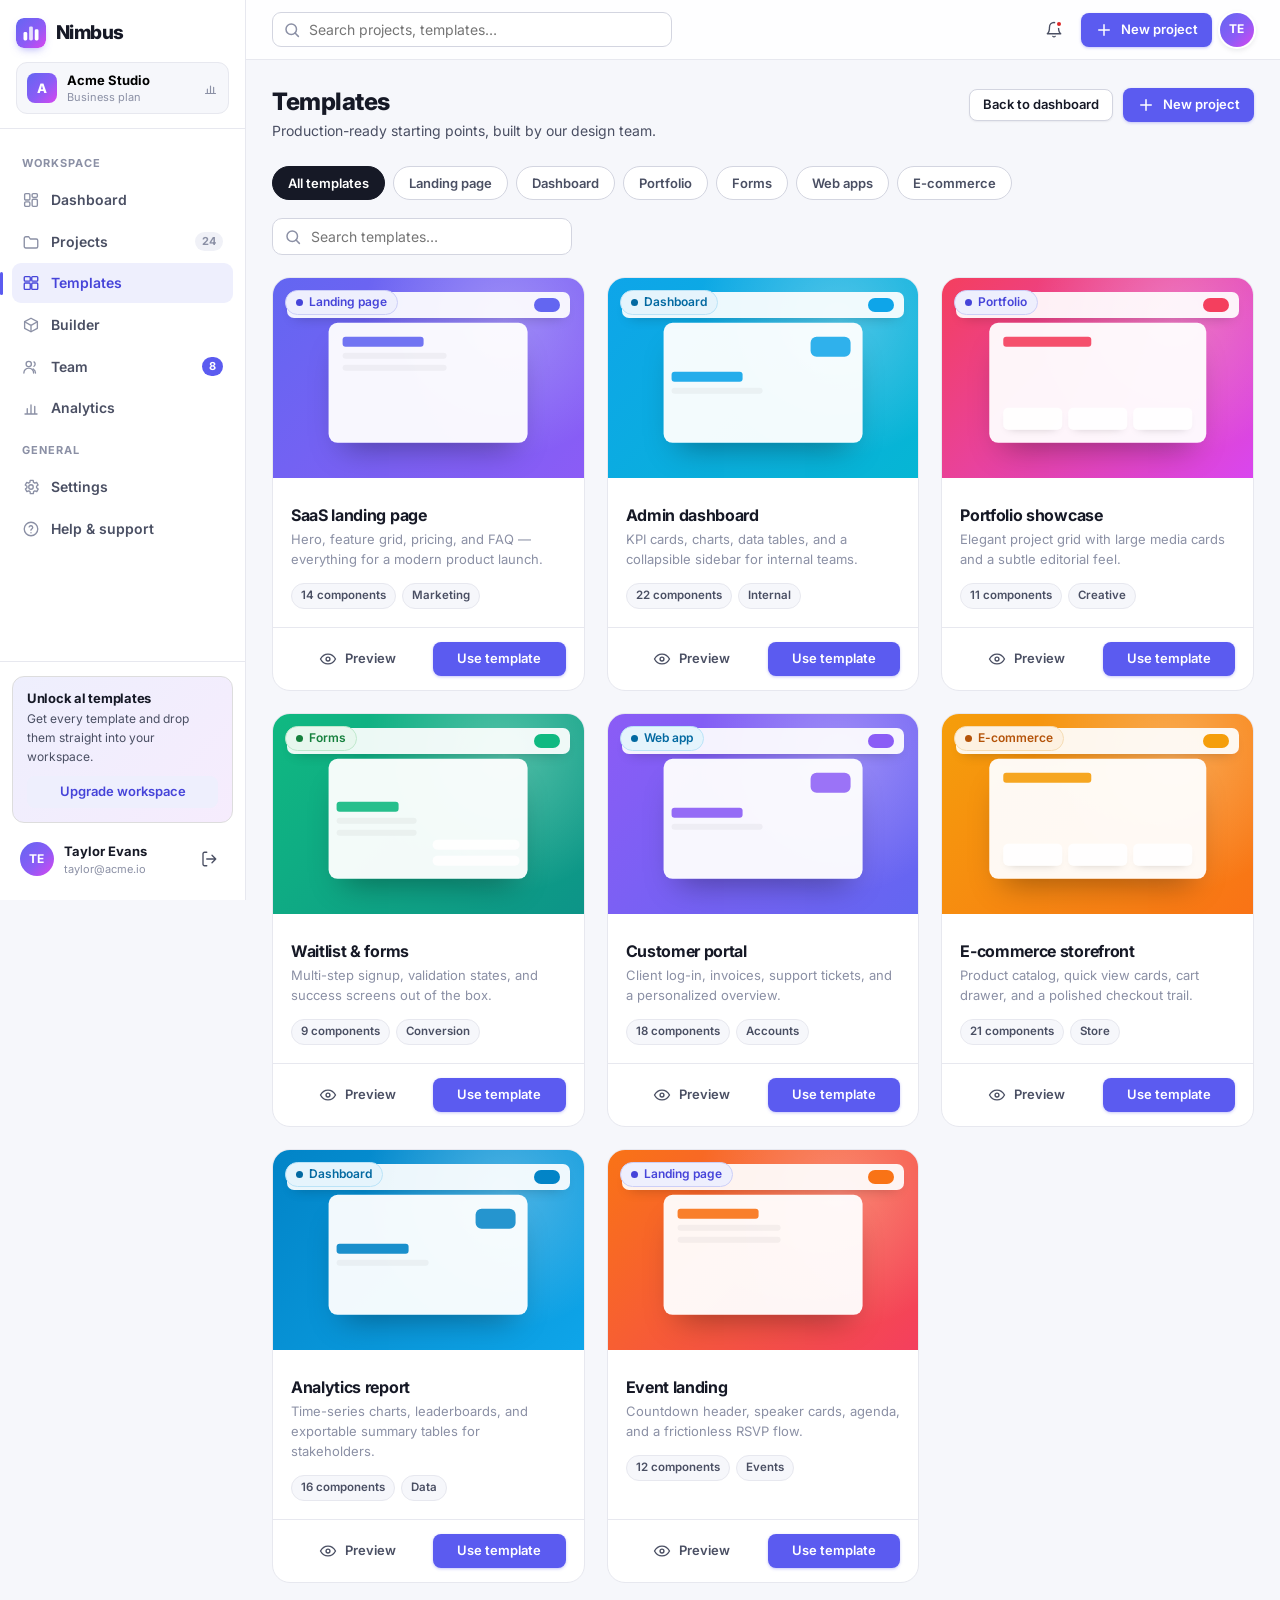
==== templates.html @ da7a6bd2 "demo01 ilk versiyasi" ====
<!DOCTYPE html>
<html lang="en">
<head>
  <meta charset="UTF-8">
  <meta name="viewport" content="width=device-width, initial-scale=1.0">
  <title>Templates · Nimbus</title>
  <link rel="preconnect" href="https://fonts.googleapis.com">
  <link rel="preconnect" href="https://fonts.gstatic.com" crossorigin>
  <link href="https://fonts.googleapis.com/css2?family=Inter:wght@400;500;600;700;800&display=swap" rel="stylesheet">
  <link rel="stylesheet" href="css/styles.css">
  <link rel="icon" href="data:image/svg+xml,%3Csvg xmlns='http://www.w3.org/2000/svg' viewBox='0 0 32 32'%3E%3Cdefs%3E%3ClinearGradient id='g' x1='0' y1='0' x2='32' y2='32' gradientUnits='userSpaceOnUse'%3E%3Cstop offset='0' stop-color='%236366f1'/%3E%3Cstop offset='1' stop-color='%23d946ef'/%3E%3C/linearGradient%3E%3C/defs%3E%3Crect width='32' height='32' rx='8' fill='url(%23g)'/%3E%3Crect x='8' y='15' width='4' height='9' rx='1.5' fill='%23fff'/%3E%3Crect x='14' y='9' width='4' height='15' rx='1.5' fill='%23fff' opacity='.8'/%3E%3Crect x='20' y='12' width='4' height='12' rx='1.5' fill='%23fff'/%3E%3C/svg%3E">
</head>
<body>

<svg style="display:none" xmlns="http://www.w3.org/2000/svg">
  <symbol id="i-grid" viewBox="0 0 24 24" fill="none" stroke="currentColor" stroke-width="1.8" stroke-linecap="round" stroke-linejoin="round"><rect x="3.5" y="3.5" width="7" height="8.5" rx="1.5"/><rect x="13.5" y="3.5" width="7" height="5" rx="1.5"/><rect x="13.5" y="11" width="7" height="9.5" rx="1.5"/><rect x="3.5" y="14.5" width="7" height="6" rx="1.5"/></symbol>
  <symbol id="i-folder" viewBox="0 0 24 24" fill="none" stroke="currentColor" stroke-width="1.8" stroke-linecap="round" stroke-linejoin="round"><path d="M3 7a2 2 0 012-2h4l2 3h8a2 2 0 012 2v8a2 2 0 01-2 2H5a2 2 0 01-2-2z"/></symbol>
  <symbol id="i-templates" viewBox="0 0 24 24" fill="none" stroke="currentColor" stroke-width="1.8" stroke-linecap="round" stroke-linejoin="round"><rect x="3" y="3.5" width="8" height="6" rx="1.2"/><rect x="13" y="3.5" width="8" height="6" rx="1.2"/><rect x="3" y="12" width="8" height="8.5" rx="1.2"/><rect x="13" y="12" width="8" height="8.5" rx="1.2"/></symbol>
  <symbol id="i-users" viewBox="0 0 24 24" fill="none" stroke="currentColor" stroke-width="1.8" stroke-linecap="round" stroke-linejoin="round"><circle cx="9" cy="8" r="3.5"/><path d="M2.5 20a6.5 6.5 0 0113 0"/><path d="M16 5.2a3.5 3.5 0 010 5.8M18 20a6.5 6.5 0 00-3-5.4"/></symbol>
  <symbol id="i-chart" viewBox="0 0 24 24" fill="none" stroke="currentColor" stroke-width="1.8" stroke-linecap="round" stroke-linejoin="round"><path d="M4 20h16M7 20v-7M12 20V8M17 20v-10"/></symbol>
  <symbol id="i-settings" viewBox="0 0 24 24" fill="none" stroke="currentColor" stroke-width="1.8" stroke-linecap="round" stroke-linejoin="round"><circle cx="12" cy="12" r="3"/><path d="M19.4 13a7.4 7.4 0 000-2l2.1-1.6-2-3.5-2.5 1a7.4 7.4 0 00-1.7-1l-.4-2.7h-4l-.4 2.7a7.4 7.4 0 00-1.7 1l-2.5-1-2 3.5L6.6 11a7.4 7.4 0 000 2l-2.1 1.6 2 3.5 2.5-1a7.4 7.4 0 001.7 1l.4 2.7h4l.4-2.7a7.4 7.4 0 001.7-1l2.5 1 2-3.5z"/></symbol>
  <symbol id="i-help" viewBox="0 0 24 24" fill="none" stroke="currentColor" stroke-width="1.8" stroke-linecap="round" stroke-linejoin="round"><circle cx="12" cy="12" r="9"/><path d="M9.5 9.2a2.5 2.5 0 014.8.8c0 1.7-2.4 2.1-2.4 3.5M12 17h.01"/></symbol>
  <symbol id="i-logout" viewBox="0 0 24 24" fill="none" stroke="currentColor" stroke-width="1.8" stroke-linecap="round" stroke-linejoin="round"><path d="M9 21H6a2 2 0 01-2-2V5a2 2 0 012-2h3M16 17l5-5-5-5M21 12H9"/></symbol>
  <symbol id="i-search" viewBox="0 0 24 24" fill="none" stroke="currentColor" stroke-width="2" stroke-linecap="round"><circle cx="11" cy="11" r="7"/><path d="M20.5 20.5L16 16"/></symbol>
  <symbol id="i-bell" viewBox="0 0 24 24" fill="none" stroke="currentColor" stroke-width="1.8" stroke-linecap="round" stroke-linejoin="round"><path d="M18 8a6 6 0 00-12 0c0 7-3 9-3 9h18s-3-2-3-9z"/><path d="M10.5 20.5a2 2 0 003 0"/></symbol>
  <symbol id="i-plus" viewBox="0 0 24 24" fill="none" stroke="currentColor" stroke-width="2" stroke-linecap="round"><path d="M12 5v14M5 12h14"/></symbol>
  <symbol id="i-eye" viewBox="0 0 24 24" fill="none" stroke="currentColor" stroke-width="1.8" stroke-linecap="round" stroke-linejoin="round"><path d="M2 12s3.5-6.5 10-6.5S22 12 22 12s-3.5 6.5-10 6.5S2 12 2 12z"/><circle cx="12" cy="12" r="2.6"/></symbol>
  <symbol id="i-arrow-right" viewBox="0 0 24 24" fill="none" stroke="currentColor" stroke-width="2" stroke-linecap="round" stroke-linejoin="round"><path d="M5 12h14M13 6l6 6-6 6"/></symbol>
  <symbol id="i-x" viewBox="0 0 24 24" fill="none" stroke="currentColor" stroke-width="2" stroke-linecap="round"><path d="M6 6l12 12M18 6L6 18"/></symbol>
  <symbol id="i-box" viewBox="0 0 24 24" fill="none" stroke="currentColor" stroke-width="1.8" stroke-linecap="round" stroke-linejoin="round"><path d="M12 3l8.5 4.6v8.8L12 21l-8.5-4.6V7.6z"/><path d="M3.5 7.7L12 12.5l8.5-4.8M12 12.5v8.3"/></symbol>
  <symbol id="i-menu" viewBox="0 0 24 24" fill="none" stroke="currentColor" stroke-width="2" stroke-linecap="round"><path d="M4 6.5h16M4 12h16M4 17.5h16"/></symbol>
</svg>

<div class="app-shell">

  <aside class="sidebar" id="sidebar">
    <div class="sidebar-top">
      <a class="logo" href="index.html" style="margin-bottom:14px;display:flex">
        <svg class="logo-mark" viewBox="0 0 32 32" aria-hidden="true">
          <defs>
            <linearGradient id="ng" x1="0" y1="0" x2="32" y2="32" gradientUnits="userSpaceOnUse">
              <stop offset="0" stop-color="#6366f1"/><stop offset=".55" stop-color="#8b5cf6"/><stop offset="1" stop-color="#d946ef"/>
            </linearGradient>
          </defs>
          <rect width="32" height="32" rx="8" fill="url(#ng)"/>
          <rect x="8" y="15" width="4" height="9" rx="1.5" fill="#fff"/>
          <rect x="14" y="9" width="4" height="15" rx="1.5" fill="#fff" opacity=".8"/>
          <rect x="20" y="12" width="4" height="12" rx="1.5" fill="#fff"/>
        </svg>
        Nimbus
      </a>
      <button class="workspace-switch" data-modal-open="createProjectModal">
        <span class="ws-avatar">A</span>
        <span class="ws-meta"><span class="ws-name">Acme Studio</span><span class="ws-plan">Business plan</span></span>
        <svg class="icon ws-chev" aria-hidden="true"><use href="#i-chart"></use></svg>
      </button>
    </div>

    <nav class="sidebar-nav">
      <div class="nav-group-label">Workspace</div>
      <a class="nav-item" href="dashboard.html"><svg class="icon"><use href="#i-grid"></use></svg> Dashboard</a>
      <a class="nav-item" href="dashboard.html"><svg class="icon"><use href="#i-folder"></use></svg> Projects <span class="nav-badge muted">24</span></a>
      <a class="nav-item active" href="templates.html"><svg class="icon"><use href="#i-templates"></use></svg> Templates</a>
      <a class="nav-item" href="builder.html"><svg class="icon"><use href="#i-box"></use></svg> Builder</a>
      <a class="nav-item" href="dashboard.html"><svg class="icon"><use href="#i-users"></use></svg> Team <span class="nav-badge">8</span></a>
      <a class="nav-item" href="#0"><svg class="icon"><use href="#i-chart"></use></svg> Analytics</a>
      <div class="nav-group-label">General</div>
      <a class="nav-item" href="#0"><svg class="icon"><use href="#i-settings"></use></svg> Settings</a>
      <a class="nav-item" href="#0"><svg class="icon"><use href="#i-help"></use></svg> Help & support</a>
    </nav>

    <div class="sidebar-bottom">
      <div class="upgrade-card">
        <h4>Unlock al templates</h4>
        <p>Get every template and drop them straight into your workspace.</p>
        <a class="btn btn-soft btn-sm btn-block" href="#0">Upgrade workspace</a>
      </div>
      <div class="user-row">
        <span class="avatar" style="background:var(--gradient)">TE</span>
        <span class="user-meta"><span class="n">Taylor Evans</span><span class="e">taylor@acme.io</span></span>
        <button class="icon-btn" style="width:32px;height:32px" aria-label="Log out"><svg class="icon"><use href="#i-logout"></use></svg></button>
      </div>
    </div>
  </aside>

  <div class="sidebar-backdrop" id="sidebarBackdrop"></div>

  <div class="app-main">

    <header class="topbar">
      <button class="sidebar-toggle" id="sidebarToggle" aria-label="Open menu"><svg class="icon"><use href="#i-menu"></use></svg></button>
      <div class="search-box">
        <svg class="icon" aria-hidden="true"><use href="#i-search"></use></svg>
        <input type="search" id="topSearch" placeholder="Search projects, templates…">
      </div>
      <div class="topbar-actions">
        <button class="icon-btn" aria-label="Notifications"><svg class="icon"><use href="#i-bell"></use></svg><span class="dot"></span></button>
        <button class="btn btn-primary btn-sm" data-modal-open="createProjectModal"><svg class="icon"><use href="#i-plus"></use></svg> New project</button>
        <span class="avatar avatar-ring" style="background:var(--gradient)">TE</span>
      </div>
    </header>

    <main class="app-content">

      <div class="page-header">
        <div>
          <h1 class="page-title">Templates</h1>
          <p class="page-sub">Production-ready starting points, built by our design team.</p>
        </div>
        <div class="page-actions">
          <a class="btn btn-secondary btn-sm" href="dashboard.html">Back to dashboard</a>
          <button class="btn btn-primary btn-sm" data-modal-open="createProjectModal"><svg class="icon"><use href="#i-plus"></use></svg> <span class="lbl">New project</span></button>
        </div>
      </div>

      <div class="templates-header">
        <div class="filter-row" style="margin:0">
          <button class="chip active" data-filter="all">All templates</button>
          <button class="chip" data-filter="landing">Landing page</button>
          <button class="chip" data-filter="dashboard">Dashboard</button>
          <button class="chip" data-filter="portfolio">Portfolio</button>
          <button class="chip" data-filter="forms">Forms</button>
          <button class="chip" data-filter="webapp">Web apps</button>
          <button class="chip" data-filter="ecommerce">E-commerce</button>
        </div>
        <form class="templates-search" id="templatesSearch">
          <svg class="icon"><use href="#i-search"></use></svg>
          <input type="search" id="templatesSearchInput" placeholder="Search templates…">
        </form>
      </div>

      <div class="templates-grid">

        <article class="template-card" data-title="SaaS landing page" data-cats="landing,marketing">
          <div class="template-preview">
            <div class="tpl-art" style="--c1:#6366f1;--c2:#8b5cf6" data-layout="hero">
              <div class="t-nav"><i></i><span></span><span></span><span class="t-btn-nav"></span></div>
              <div class="t-card"><div class="t-lines"><i></i><i></i><i></i></div></div>
            </div>
            <span class="badge badge-primary template-badge"><span class="badge-dot"></span> Landing page</span>
            <div class="prev-overlay"><button class="btn btn-white btn-sm" data-preview-template="SaaS Landing Page"><svg class="icon"><use href="#i-eye"></use></svg> Preview</button><button class="btn btn-primary btn-sm" data-use-template="SaaS Landing Page">Use template</button></div>
          </div>
          <div class="template-meta">
            <h3>SaaS landing page</h3>
            <p>Hero, feature grid, pricing, and FAQ — everything for a modern product launch.</p>
            <div class="template-tags"><span class="proj-tag">14 components</span><span class="proj-tag">Marketing</span></div>
          </div>
          <div class="template-actions"><button class="btn btn-ghost btn-sm" data-preview-template="SaaS Landing Page"><svg class="icon"><use href="#i-eye"></use></svg> Preview</button><button class="btn btn-primary btn-sm" data-use-template="SaaS Landing Page">Use template</button></div>
        </article>

        <article class="template-card" data-title="Admin dashboard" data-cats="dashboard,internal,webapp">
          <div class="template-preview">
            <div class="tpl-art" style="--c1:#0ea5e9;--c2:#06b6d4" data-layout="split">
              <div class="t-nav"><i></i><span></span><span></span><span class="t-btn-nav"></span></div>
              <div class="t-card"><div class="t-lines"><i></i><i></i></div><div class="t-btn2"></div></div>
            </div>
            <span class="badge badge-info template-badge"><span class="badge-dot"></span> Dashboard</span>
            <div class="prev-overlay"><button class="btn btn-white btn-sm" data-preview-template="Admin Dashboard"><svg class="icon"><use href="#i-eye"></use></svg> Preview</button><button class="btn btn-primary btn-sm" data-use-template="Admin Dashboard">Use template</button></div>
          </div>
          <div class="template-meta">
            <h3>Admin dashboard</h3>
            <p>KPI cards, charts, data tables, and a collapsible sidebar for internal teams.</p>
            <div class="template-tags"><span class="proj-tag">22 components</span><span class="proj-tag">Internal</span></div>
          </div>
          <div class="template-actions"><button class="btn btn-ghost btn-sm" data-preview-template="Admin Dashboard"><svg class="icon"><use href="#i-eye"></use></svg> Preview</button><button class="btn btn-primary btn-sm" data-use-template="Admin Dashboard">Use template</button></div>
        </article>

        <article class="template-card" data-title="Portfolio showcase" data-cats="portfolio">
          <div class="template-preview">
            <div class="tpl-art" style="--c1:#f43f5e;--c2:#d946ef" data-layout="grid">
              <div class="t-nav"><i></i><span></span><span></span><span class="t-btn-nav"></span></div>
              <div class="t-card"><div class="t-lines"><i></i></div><div class="t-rows"><i></i><i></i><i></i></div></div>
            </div>
            <span class="badge badge-primary template-badge"><span class="badge-dot"></span> Portfolio</span>
            <div class="prev-overlay"><button class="btn btn-white btn-sm" data-preview-template="Portfolio Showcase"><svg class="icon"><use href="#i-eye"></use></svg> Preview</button><button class="btn btn-primary btn-sm" data-use-template="Portfolio Showcase">Use template</button></div>
          </div>
          <div class="template-meta">
            <h3>Portfolio showcase</h3>
            <p>Elegant project grid with large media cards and a subtle editorial feel.</p>
            <div class="template-tags"><span class="proj-tag">11 components</span><span class="proj-tag">Creative</span></div>
          </div>
          <div class="template-actions"><button class="btn btn-ghost btn-sm" data-preview-template="Portfolio Showcase"><svg class="icon"><use href="#i-eye"></use></svg> Preview</button><button class="btn btn-primary btn-sm" data-use-template="Portfolio Showcase">Use template</button></div>
        </article>

        <article class="template-card" data-title="Waitlist & forms" data-cats="forms,webapp,landing">
          <div class="template-preview">
            <div class="tpl-art" style="--c1:#10b981;--c2:#0d9488" data-layout="form">
              <div class="t-nav"><i></i><span></span><span></span><span class="t-btn-nav"></span></div>
              <div class="t-card"><div class="t-lines"><i></i><i></i><i></i></div><div class="t-rows"><i></i><i></i></div></div>
            </div>
            <span class="badge badge-success template-badge"><span class="badge-dot"></span> Forms</span>
            <div class="prev-overlay"><button class="btn btn-white btn-sm" data-preview-template="Waitlist & Forms"><svg class="icon"><use href="#i-eye"></use></svg> Preview</button><button class="btn btn-primary btn-sm" data-use-template="Waitlist & Forms">Use template</button></div>
          </div>
          <div class="template-meta">
            <h3>Waitlist & forms</h3>
            <p>Multi-step signup, validation states, and success screens out of the box.</p>
            <div class="template-tags"><span class="proj-tag">9 components</span><span class="proj-tag">Conversion</span></div>
          </div>
          <div class="template-actions"><button class="btn btn-ghost btn-sm" data-preview-template="Waitlist & Forms"><svg class="icon"><use href="#i-eye"></use></svg> Preview</button><button class="btn btn-primary btn-sm" data-use-template="Waitlist & Forms">Use template</button></div>
        </article>

        <article class="template-card" data-title="Customer portal" data-cats="webapp,dashboard">
          <div class="template-preview">
            <div class="tpl-art" style="--c1:#8b5cf6;--c2:#6366f1" data-layout="split">
              <div class="t-nav"><i></i><span></span><span></span><span class="t-btn-nav"></span></div>
              <div class="t-card"><div class="t-lines"><i></i><i></i></div><div class="t-btn2"></div></div>
            </div>
            <span class="badge badge-info template-badge"><span class="badge-dot"></span> Web app</span>
            <div class="prev-overlay"><button class="btn btn-white btn-sm" data-preview-template="Customer Portal"><svg class="icon"><use href="#i-eye"></use></svg> Preview</button><button class="btn btn-primary btn-sm" data-use-template="Customer Portal">Use template</button></div>
          </div>
          <div class="template-meta">
            <h3>Customer portal</h3>
            <p>Client log-in, invoices, support tickets, and a personalized overview.</p>
            <div class="template-tags"><span class="proj-tag">18 components</span><span class="proj-tag">Accounts</span></div>
          </div>
          <div class="template-actions"><button class="btn btn-ghost btn-sm" data-preview-template="Customer Portal"><svg class="icon"><use href="#i-eye"></use></svg> Preview</button><button class="btn btn-primary btn-sm" data-use-template="Customer Portal">Use template</button></div>
        </article>

        <article class="template-card" data-title="E-commerce storefront" data-cats="ecommerce,webapp">
          <div class="template-preview">
            <div class="tpl-art" style="--c1:#f59e0b;--c2:#f97316" data-layout="grid">
              <div class="t-nav"><i></i><span></span><span></span><span class="t-btn-nav"></span></div>
              <div class="t-card"><div class="t-lines"><i></i></div><div class="t-rows"><i></i><i></i><i></i></div></div>
            </div>
            <span class="badge badge-warning template-badge"><span class="badge-dot"></span> E-commerce</span>
            <div class="prev-overlay"><button class="btn btn-white btn-sm" data-preview-template="E-commerce Storefront"><svg class="icon"><use href="#i-eye"></use></svg> Preview</button><button class="btn btn-primary btn-sm" data-use-template="E-commerce Storefront">Use template</button></div>
          </div>
          <div class="template-meta">
            <h3>E-commerce storefront</h3>
            <p>Product catalog, quick view cards, cart drawer, and a polished checkout trail.</p>
            <div class="template-tags"><span class="proj-tag">21 components</span><span class="proj-tag">Store</span></div>
          </div>
          <div class="template-actions"><button class="btn btn-ghost btn-sm" data-preview-template="E-commerce Storefront"><svg class="icon"><use href="#i-eye"></use></svg> Preview</button><button class="btn btn-primary btn-sm" data-use-template="E-commerce Storefront">Use template</button></div>
        </article>

        <article class="template-card" data-title="Analytics report" data-cats="dashboard,internal">
          <div class="template-preview">
            <div class="tpl-art" style="--c1:#0284c7;--c2:#0ea5e9" data-layout="split">
              <div class="t-nav"><i></i><span></span><span></span><span class="t-btn-nav"></span></div>
              <div class="t-card"><div class="t-lines"><i></i><i></i></div><div class="t-btn2"></div></div>
            </div>
            <span class="badge badge-info template-badge"><span class="badge-dot"></span> Dashboard</span>
            <div class="prev-overlay"><button class="btn btn-white btn-sm" data-preview-template="Analytics Report"><svg class="icon"><use href="#i-eye"></use></svg> Preview</button><button class="btn btn-primary btn-sm" data-use-template="Analytics Report">Use template</button></div>
          </div>
          <div class="template-meta">
            <h3>Analytics report</h3>
            <p>Time-series charts, leaderboards, and exportable summary tables for stakeholders.</p>
            <div class="template-tags"><span class="proj-tag">16 components</span><span class="proj-tag">Data</span></div>
          </div>
          <div class="template-actions"><button class="btn btn-ghost btn-sm" data-preview-template="Analytics Report"><svg class="icon"><use href="#i-eye"></use></svg> Preview</button><button class="btn btn-primary btn-sm" data-use-template="Analytics Report">Use template</button></div>
        </article>

        <article class="template-card" data-title="Event landing" data-cats="landing,marketing">
          <div class="template-preview">
            <div class="tpl-art" style="--c1:#f97316;--c2:#f43f5e" data-layout="hero">
              <div class="t-nav"><i></i><span></span><span></span><span class="t-btn-nav"></span></div>
              <div class="t-card"><div class="t-lines"><i></i><i></i><i></i></div></div>
            </div>
            <span class="badge badge-primary template-badge"><span class="badge-dot"></span> Landing page</span>
            <div class="prev-overlay"><button class="btn btn-white btn-sm" data-preview-template="Event Landing"><svg class="icon"><use href="#i-eye"></use></svg> Preview</button><button class="btn btn-primary btn-sm" data-use-template="Event Landing">Use template</button></div>
          </div>
          <div class="template-meta">
            <h3>Event landing</h3>
            <p>Countdown header, speaker cards, agenda, and a frictionless RSVP flow.</p>
            <div class="template-tags"><span class="proj-tag">12 components</span><span class="proj-tag">Events</span></div>
          </div>
          <div class="template-actions"><button class="btn btn-ghost btn-sm" data-preview-template="Event Landing"><svg class="icon"><use href="#i-eye"></use></svg> Preview</button><button class="btn btn-primary btn-sm" data-use-template="Event Landing">Use template</button></div>
        </article>

      </div>

      <div class="empty-state" id="templatesEmpty" style="display:none">
        <svg class="icon" width="44" height="44"><use href="#i-search"></use></svg>
        <h3>No templates found</h3>
        <p>Try a different search term or clear your filters.</p>
      </div>

    </main>
  </div>
</div>

<div class="modal-overlay" id="createProjectModal">
  <div class="modal">
    <div class="modal-header">
      <div>
        <h2 class="modal-title">Create a new project</h2>
        <p class="modal-sub">Start with a template or a blank canvas.</p>
      </div>
      <button class="modal-close" data-modal-close aria-label="Close"><svg class="icon"><use href="#i-x"></use></svg></button>
    </div>
    <form id="createProjectForm">
      <div class="modal-body">
        <div id="projOriginTabs" class="opt-grid">
          <button type="button" class="opt-card active" data-origin="blank">
            <span class="opt-icon"><svg class="icon"><use href="#i-box"></use></svg></span>
            <span class="opt-name">Blank canvas</span>
          </button>
          <button type="button" class="opt-card" data-origin="template">
            <span class="opt-icon"><svg class="icon"><use href="#i-templates"></use></svg></span>
            <span class="opt-name">From a template</span>
          </button>
          <input type="hidden" id="projOrigin" value="blank">
        </div>
        <div class="field">
          <label class="label" for="projName">Project name</label>
          <input class="input" id="projName" placeholder="e.g. Q3 Marketing Site" required>
        </div>
        <div id="startFromTemplates" class="field" style="display:none">
          <label class="label" for="startTemplateSelect">Choose a template</label>
          <select class="select" id="startTemplateSelect">
            <option selected>SaaS landing page</option>
            <option>Admin dashboard</option>
            <option>Portfolio showcase</option>
            <option>Waitlist & forms</option>
            <option>Customer portal</option>
            <option>E-commerce storefront</option>
          </select>
        </div>
        <div class="field">
          <label class="label" for="projDesc">Description <span class="hint">(optional)</span></label>
          <textarea class="textarea" id="projDesc" placeholder="What is this app about?"></textarea>
        </div>
      </div>
      <div class="modal-footer">
        <button type="button" class="btn btn-ghost" data-modal-close>Cancel</button>
        <button type="submit" class="btn btn-primary"><svg class="icon"><use href="#i-plus"></use></svg> Create project</button>
      </div>
    </form>
  </div>
</div>

<script src="js/app.js"></script>
</body>
</html>
---- css/styles.css ----
:root {
  --bg: #ffffff;
  --bg-subtle: #f6f7fb;
  --bg-muted: #f0f1f7;
  --surface: #ffffff;
  --border: #e7e8ef;
  --border-strong: #d3d5e0;
  --text: #161926;
  --text-2: #4a4f63;
  --text-3: #8b90a5;
  --text-invert: #ffffff;
  --primary: #5b5bf0;
  --primary-strong: #4644d9;
  --primary-soft: #eeeffd;
  --primary-soft-2: #e3e4fb;
  --success: #16a34a;
  --success-soft: #e7f7ee;
  --warning: #d97706;
  --warning-soft: #fdf1e1;
  --danger: #dc2626;
  --danger-soft: #fdecec;
  --info: #0284c7;
  --info-soft: #e5f4fc;
  --radius: 12px;
  --radius-lg: 18px;
  --radius-sm: 8px;
  --shadow-sm: 0 1px 2px rgba(22, 25, 38, 0.06);
  --shadow: 0 6px 20px -4px rgba(22, 25, 38, 0.12), 0 2px 6px -2px rgba(22, 25, 38, 0.05);
  --shadow-lg: 0 28px 64px -16px rgba(25, 28, 60, 0.28), 0 8px 24px -8px rgba(25, 28, 60, 0.10);
  --gradient: linear-gradient(135deg, #6366f1 0%, #8b5cf6 55%, #d946ef 100%);
  --font: 'Inter', ui-sans-serif, system-ui, -apple-system, 'Segoe UI', Roboto, Helvetica, Arial, sans-serif;
  --mono: ui-monospace, 'Cascadia Code', 'SF Mono', Menlo, Consolas, monospace;
  --focus: 0 0 0 3px rgba(91, 91, 240, 0.32);
}

* { box-sizing: border-box; }

html { scroll-behavior: smooth; }

body {
  margin: 0;
  font-family: var(--font);
  font-size: 15px;
  line-height: 1.55;
  color: var(--text);
  background: var(--bg);
  -webkit-font-smoothing: antialiased;
  text-rendering: optimizeLegibility;
}

::selection { background: rgba(91, 91, 240, 0.18); }

a { color: var(--primary); text-decoration: none; }
a:hover { color: var(--primary-strong); }

img { max-width: 100%; display: block; }

h1, h2, h3, h4 { margin: 0; line-height: 1.18; letter-spacing: -0.02em; }
p { margin: 0; }

button { font-family: inherit; cursor: pointer; }
input, select, textarea { font-family: inherit; font-size: inherit; color: inherit; }

:focus-visible { outline: none; box-shadow: var(--focus); border-radius: 6px; }

svg { flex-shrink: 0; }

.visually-hidden {
  position: absolute; width: 1px; height: 1px; margin: -1px; overflow: hidden;
  clip: rect(0 0 0 0); white-space: nowrap; border: 0;
}

.container { max-width: 1180px; margin: 0 auto; padding: 0 24px; }
.container-wide { max-width: 1400px; }

/* ---------- Buttons ---------- */
.btn {
  display: inline-flex; align-items: center; justify-content: center; gap: 8px;
  border: 1px solid transparent; border-radius: 10px; font-weight: 600; font-size: 14px;
  padding: 10px 18px; cursor: pointer; transition: all 0.18s ease; text-decoration: none;
  white-space: nowrap; line-height: 1.2; user-select: none;
}
.btn:active { transform: translateY(1px); }
.btn:disabled { opacity: 0.45; pointer-events: none; }

.btn-primary { background: var(--primary); color: #fff; box-shadow: 0 1px 3px rgba(91, 91, 240, 0.35); }
.btn-primary:hover { background: var(--primary-strong); transform: translateY(-1px); box-shadow: 0 8px 20px -6px rgba(91, 91, 240, 0.55); }
.btn-primary:active { transform: translateY(0); }

.btn-secondary { background: var(--surface); color: var(--text); border-color: var(--border-strong); box-shadow: var(--shadow-sm); }
.btn-secondary:hover { border-color: #b5b8c8; background: var(--bg-subtle); }

.btn-ghost { background: transparent; color: var(--text-2); }
.btn-ghost:hover { background: var(--bg-subtle); color: var(--text); }

.btn-soft { background: var(--primary-soft); color: var(--primary-strong); }
.btn-soft:hover { background: var(--primary-soft-2); }

.btn-danger { background: #fff; color: var(--danger); border-color: #f2c9c9; }
.btn-danger:hover { background: var(--danger-soft); border-color: #e8a7a7; }

.btn-white { background: #fff; color: var(--primary-strong); box-shadow: var(--shadow-sm); }
.btn-white:hover { transform: translateY(-1px); box-shadow: var(--shadow); }

.btn-lg { padding: 13px 24px; font-size: 15px; border-radius: 12px; }
.btn-sm { padding: 7px 13px; font-size: 13px; border-radius: 8px; }
.btn-xs { padding: 5px 10px; font-size: 12px; border-radius: 7px; }
.btn-icon { padding: 9px; line-height: 0; }
.btn-block { width: 100%; }

/* ---------- Badges, chips, dots ---------- */
.badge {
  display: inline-flex; align-items: center; gap: 6px; padding: 3px 10px;
  border-radius: 999px; font-size: 12px; font-weight: 600; line-height: 1.4;
  background: var(--bg-muted); color: var(--text-2); border: 1px solid var(--border);
}
.badge-success { background: var(--success-soft); color: #15803d; border-color: #bfe8cd; }
.badge-warning { background: var(--warning-soft); color: #b45309; border-color: #f5dcb4; }
.badge-info { background: var(--info-soft); color: #0369a1; border-color: #bae3f7; }
.badge-primary { background: var(--primary-soft); color: var(--primary-strong); border-color: #cccef7; }
.badge-danger { background: var(--danger-soft); color: #b91c1c; border-color: #f2c8c8; }
.badge-dot { width: 7px; height: 7px; border-radius: 50%; background: currentColor; }

.pill {
  display: inline-flex; align-items: center; gap: 8px; padding: 6px 14px;
  border-radius: 999px; font-size: 13px; font-weight: 600; color: var(--primary-strong);
  background: var(--primary-soft); border: 1px solid #cccef7; text-decoration: none; transition: 0.18s;
}
.pill:hover { background: var(--primary-soft-2); color: var(--primary-strong); }
.pill .arrow { transition: transform 0.18s; }
.pill:hover .arrow { transform: translateX(3px); }

.chip {
  display: inline-flex; align-items: center; gap: 7px; padding: 8px 15px; border-radius: 999px;
  font-size: 13px; font-weight: 600; color: var(--text-2); background: var(--surface);
  border: 1px solid var(--border-strong); cursor: pointer; transition: 0.18s; user-select: none; white-space: nowrap;
}
.chip:hover { border-color: #aeb1c3; color: var(--text); }
.chip.active { background: var(--text); color: #fff; border-color: var(--text); }

/* ---------- Cards & misc ---------- */
.card {
  background: var(--surface); border: 1px solid var(--border);
  border-radius: var(--radius); box-shadow: var(--shadow-sm);
}
.card-hover { transition: box-shadow 0.2s, transform 0.2s, border-color 0.2s; cursor: pointer; }
.card-hover:hover { box-shadow: var(--shadow); transform: translateY(-2px); border-color: var(--border-strong); }

.divider { height: 1px; background: var(--border); border: 0; margin: 0; }

/* ---------- Forms ---------- */
.field { display: flex; flex-direction: column; gap: 6px; }
.label { font-size: 13px; font-weight: 600; color: var(--text-2); }
.label-row { display: flex; align-items: center; justify-content: space-between; }
.hint { font-size: 12px; color: var(--text-3); }

.input, .select, .textarea {
  width: 100%; padding: 9px 12px; border: 1px solid var(--border-strong);
  border-radius: 9px; background: var(--surface); color: var(--text);
  font-size: 14px; transition: border-color 0.18s, box-shadow 0.18s;
}
.input::placeholder, .textarea::placeholder { color: var(--text-3); }
.input:focus, .select:focus, .textarea:focus { outline: none; border-color: var(--primary); box-shadow: var(--focus); }
.textarea { resize: vertical; min-height: 90px; line-height: 1.5; }

.input-group { position: relative; display: flex; align-items: center; }
.input-group .input { padding-left: 38px; }
.input-group .lead-icon { position: absolute; left: 12px; color: var(--text-3); pointer-events: none; }

.toggle { position: relative; width: 40px; height: 22px; border-radius: 999px; background: var(--border-strong); cursor: pointer; transition: 0.2s; border: 0; }
.toggle::after { content: ""; position: absolute; top: 3px; left: 3px; width: 16px; height: 16px; border-radius: 50%; background: #fff; transition: 0.2s; box-shadow: 0 1px 3px rgba(0,0,0,0.25); }
.toggle.on { background: var(--primary); }
.toggle.on::after { left: 21px; }

/* ---------- Avatars ---------- */
.avatar {
  width: 34px; height: 34px; border-radius: 50%; display: inline-flex; align-items: center; justify-content: center;
  color: #fff; font-size: 12px; font-weight: 700; letter-spacing: 0.03em; flex-shrink: 0;
}
.avatar-sm { width: 26px; height: 26px; font-size: 10px; }
.avatar-lg { width: 44px; height: 44px; font-size: 15px; }
.avatar-group { display: flex; align-items: center; }
.avatar-group .avatar { border: 2px solid #fff; }
.avatar-group .avatar + .avatar { margin-left: -9px; }
.avatar-ring { box-shadow: 0 0 0 2px #fff, 0 2px 6px rgba(22,25,38,0.15); }

/* ---------- Toasts ---------- */
.toast-container {
  position: fixed; bottom: 22px; right: 22px; z-index: 1200;
  display: flex; flex-direction: column; gap: 10px; align-items: flex-end;
}
.toast {
  display: flex; align-items: flex-start; gap: 10px; min-width: 260px; max-width: 360px;
  background: var(--text); color: #fff; padding: 12px 16px; border-radius: 12px;
  box-shadow: var(--shadow-lg); font-size: 14px; font-weight: 500;
  animation: toast-in 0.25s ease; position: relative; overflow: hidden;
}
.toast .t-icon { margin-top: 1px; }
.toast.out { animation: toast-out 0.25s ease forwards; }
.toast.success { background: #173f2a; }
.toast.error { background: #431d1d; }
.toast.info { background: #172a3f; }
.toast .t-close { margin-left: auto; background: none; border: 0; color: rgba(255,255,255,0.6); padding: 2px; line-height: 0; border-radius: 6px; }
.toast .t-close:hover { background: rgba(255,255,255,0.12); color: #fff; }

@keyframes toast-in { from { opacity: 0; transform: translateY(12px) scale(0.97); } to { opacity: 1; transform: none; } }
@keyframes toast-out { to { opacity: 0; transform: translateY(8px) scale(0.97); } }

/* ---------- Modal ---------- */
.modal-overlay {
  position: fixed; inset: 0; z-index: 1000; background: rgba(16, 18, 32, 0.55);
  backdrop-filter: blur(6px); display: flex; align-items: center; justify-content: center;
  padding: 24px; opacity: 0; pointer-events: none; transition: opacity 0.22s ease;
}
.modal-overlay.open { opacity: 1; pointer-events: auto; }
.modal {
  width: 100%; max-width: 540px; background: var(--surface); border-radius: 18px;
  box-shadow: var(--shadow-lg); transform: translateY(14px) scale(0.98); transition: transform 0.22s ease;
  display: flex; flex-direction: column; max-height: 90vh; overflow: hidden;
}
.modal-overlay.open .modal { transform: none; }
.modal-header { display: flex; align-items: flex-start; justify-content: space-between; gap: 12px; padding: 22px 24px 0; }
.modal-title { font-size: 18px; font-weight: 700; }
.modal-sub { font-size: 14px; color: var(--text-2); margin-top: 4px; }
.modal-body { padding: 20px 24px 24px; overflow-y: auto; display: flex; flex-direction: column; gap: 18px; }
.modal-footer {
  display: flex; align-items: center; justify-content: flex-end; gap: 10px;
  padding: 16px 24px; border-top: 1px solid var(--border); background: var(--bg-subtle);
}
.modal-close { background: none; border: 0; color: var(--text-3); line-height: 0; padding: 8px; border-radius: 8px; transition: 0.15s; }
.modal-close:hover { background: var(--bg-muted); color: var(--text); }

.tab-sel { display: grid; grid-template-columns: 1fr 1fr; gap: 6px; padding: 5px; background: var(--bg-muted); border-radius: 11px; }
.tab-sel button { border: 0; background: transparent; padding: 9px; border-radius: 8px; font-weight: 600; font-size: 14px; color: var(--text-2); display: flex; align-items: center; justify-content: center; gap: 8px; transition: 0.18s; }
.tab-sel button.active { background: var(--surface); color: var(--text); box-shadow: var(--shadow-sm); }

.opt-grid { display: grid; grid-template-columns: 1fr 1fr; gap: 12px; }
.opt-card { border: 1px solid var(--border); border-radius: 12px; padding: 10px; text-align: center; cursor: pointer; transition: 0.18s; background: var(--surface); }
.opt-card:hover { border-color: var(--border-strong); background: var(--bg-subtle); }
.opt-card.active { border-color: var(--primary); box-shadow: var(--focus); }
.opt-card .opt-icon { width: 44px; height: 44px; margin: 0 auto 8px; border-radius: 10px; display: flex; align-items: center; justify-content: center; color: var(--primary); background: var(--primary-soft); }
.opt-card.active .opt-icon { background: var(--primary); color: #fff; }
.opt-card .opt-name { font-size: 13px; font-weight: 600; }

.color-dots { display: flex; gap: 10px; align-items: center; }
.color-dot { width: 26px; height: 26px; border-radius: 50%; border: 2px solid transparent; cursor: pointer; transition: transform 0.15s; }
.color-dot:hover { transform: scale(1.12); }
.color-dot.active { border-color: var(--text); box-shadow: 0 0 0 3px rgba(22,25,38,0.12); }

/* ---------- Landing navbar ---------- */
.navbar {
  position: sticky; top: 0; z-index: 900; background: rgba(255, 255, 255, 0.82);
  backdrop-filter: blur(14px); border-bottom: 1px solid var(--border);
}
.nav-inner { display: flex; align-items: center; justify-content: space-between; height: 66px; }
.logo { display: inline-flex; align-items: center; gap: 10px; font-weight: 800; font-size: 19px; color: var(--text); letter-spacing: -0.03em; }
.logo:hover { color: var(--text); }
.logo-mark { width: 30px; height: 30px; border-radius: 8px; box-shadow: 0 4px 10px -4px rgba(91, 91, 240, 0.6); }
.nav-links { display: flex; align-items: center; gap: 6px; }
.nav-link { padding: 8px 13px; border-radius: 8px; font-size: 14px; font-weight: 600; color: var(--text-2); transition: 0.15s; }
.nav-link:hover { background: var(--bg-subtle); color: var(--text); }
.nav-actions { display: flex; align-items: center; gap: 8px; }

.nav-toggle { display: none; background: none; border: 1px solid var(--border); border-radius: 9px; padding: 8px; color: var(--text); line-height: 0; }
.mobile-menu { display: none; flex-direction: column; gap: 4px; padding: 12px 24px 18px; border-top: 1px solid var(--border); }
.mobile-menu.open { display: flex; }
.mobile-menu a { padding: 12px 8px; border-radius: 8px; font-weight: 600; font-size: 15px; color: var(--text); }
.mobile-menu a:hover { background: var(--bg-subtle); }

/* ---------- Hero ---------- */
.hero { position: relative; overflow: hidden; padding: 72px 0 0; }
.hero-glow { position: absolute; inset: -160px -120px auto; height: 620px; pointer-events: none; }
.hero-glow::before, .hero-glow::after {
  content: ""; position: absolute; border-radius: 50%; filter: blur(90px);
}
.hero-glow::before { width: 520px; height: 520px; left: 6%; top: 60px; background: radial-gradient(circle, rgba(99, 102, 241, 0.28), transparent 62%); }
.hero-glow::after { width: 460px; height: 460px; right: 4%; top: 90px; background: radial-gradient(circle, rgba(217, 70, 239, 0.20), transparent 62%); }
.hero-grid-lines {
  position: absolute; inset: 0; pointer-events: none; opacity: 0.6;
  background-image: linear-gradient(var(--border) 1px, transparent 1px), linear-gradient(90deg, var(--border) 1px, transparent 1px);
  background-size: 44px 44px;
  -webkit-mask-image: radial-gradient(ellipse 80% 60% at 50% 0%, #000 20%, transparent 70%);
  mask-image: radial-gradient(ellipse 80% 60% at 50% 0%, #000 20%, transparent 70%);
}
.hero-inner { position: relative; text-align: center; z-index: 1; }
.hero-eyebrow { margin-bottom: 22px; }
.hero-title {
  font-size: clamp(40px, 6vw, 68px); font-weight: 800; letter-spacing: -0.035em; line-height: 1.05;
  max-width: 860px; margin: 0 auto;
}
.hero-title .grad { background: var(--gradient); -webkit-background-clip: text; background-clip: text; color: transparent; }
.hero-sub { font-size: clamp(16px, 2vw, 19px); color: var(--text-2); max-width: 620px; margin: 20px auto 0; }
.hero-actions { display: flex; gap: 12px; justify-content: center; margin-top: 32px; flex-wrap: wrap; }
.hero-proof { display: flex; align-items: center; justify-content: center; gap: 14px; margin-top: 28px; }
.proof-stars { display: flex; align-items: center; gap: 5px; color: #f59e0b; font-size: 14px; letter-spacing: 1px; }
.proof-text { font-size: 13px; color: var(--text-3); font-weight: 500; }

/* ---------- Browser mock ---------- */
.browser {
  position: relative; margin: 52px auto 0; max-width: 1000px; background: var(--surface);
  border: 1px solid var(--border); border-bottom: 0; border-radius: 16px 16px 0 0;
  box-shadow: 0 -10px 40px -18px rgba(25, 28, 60, 0.35); overflow: hidden; text-align: left;
}
.browser-bar { display: flex; align-items: center; gap: 8px; padding: 12px 16px; border-bottom: 1px solid var(--border); background: #fbfbfe; }
.browser-dots { display: flex; gap: 6px; }
.browser-dots i { width: 11px; height: 11px; border-radius: 50%; display: block; }
.browser-dots i:nth-child(1) { background: #f56b5f; }
.browser-dots i:nth-child(2) { background: #f3be4d; }
.browser-dots i:nth-child(3) { background: #58c75a; }
.browser-url { flex: 1; max-width: 320px; margin: 0 auto; background: var(--bg-subtle); border: 1px solid var(--border); border-radius: 7px; height: 26px; display: flex; align-items: center; justify-content: center; gap: 6px; color: var(--text-3); font-size: 11px; font-weight: 500; }

.mock-builder { display: grid; grid-template-columns: 190px 1fr 230px; height: 430px; background: #eef0f6; }
.mock-left { border-right: 1px solid var(--border); background: #fff; padding: 12px; display: flex; flex-direction: column; gap: 8px; }
.mock-left .m-item { height: 34px; border-radius: 8px; background: var(--bg-subtle); border: 1px solid var(--border); display: flex; align-items: center; gap: 8px; padding: 0 10px; }
.m-item i { width: 14px; height: 14px; border-radius: 4px; background: var(--primary); opacity: 0.85; }
.m-item i.alt { background: #8b5cf6; }
.m-item span { font-size: 10px; color: var(--text-3); background: var(--bg-muted); height: 6px; width: 60%; border-radius: 3px; }
.m-item.sel { background: var(--primary-soft); border-color: var(--primary); box-shadow: var(--focus); }

.mock-center { padding: 14px; overflow: hidden; }
.mock-page { height: 100%; background: #fff; border-radius: 10px; border: 1px solid var(--border); box-shadow: var(--shadow-sm); padding: 4px; display: flex; flex-direction: column; gap: 8px; }
.m-nav { height: 30px; border-radius: 6px; background: #fff; border: 1px solid var(--border); display: flex; align-items: center; padding: 0 10px; gap: 8px; }
.m-nav i { width: 12px; height: 12px; border-radius: 4px; background: var(--primary); }
.m-nav span { height: 5px; width: 26px; border-radius: 3px; background: var(--bg-muted); }
.m-nav .m-pill { margin-left: auto; width: 34px; height: 16px; border-radius: 999px; background: var(--primary); }
.m-mid { flex: 1; display: grid; grid-template-columns: 1.1fr 1fr; gap: 8px; }
.m-txt { display: flex; flex-direction: column; justify-content: center; gap: 7px; padding: 6px; }
.m-txt .big { height: 14px; width: 92%; border-radius: 5px; background: var(--bg-muted); }
.m-txt .big.fill { background: var(--primary); opacity: 0.16; width: 78%; }
.m-txt span { height: 6px; width: 70%; border-radius: 3px; background: var(--bg-muted); }
.m-txt .m-btns { display: flex; gap: 6px; margin-top: 4px; }
.m-btns i { height: 20px; width: 52px; border-radius: 6px; background: var(--primary); opacity: 0.9; }
.m-btns i:last-child { background: #fff; border: 1px solid var(--border-strong); }
.m-visual { border: 1px solid var(--border); border-radius: 8px; background: linear-gradient(135deg, #eef0fd, #f6ecfd); display: flex; align-items: center; justify-content: center; }
.m-visual i { width: 54px; height: 54px; border-radius: 14px; background: var(--gradient); box-shadow: var(--shadow); }
.m-cards { display: grid; grid-template-columns: repeat(3, 1fr); gap: 8px; height: 44px; }
.m-cards i { border-radius: 6px; border: 1px solid var(--border); background: #fff; }

.mock-right { border-left: 1px solid var(--border); background: #fff; padding: 12px; display: flex; flex-direction: column; gap: 10px; }
.mock-right .m-label { font-size: 10px; font-weight: 700; color: var(--text-3); text-transform: uppercase; letter-spacing: 0.06em; border-radius: 6px; height: 8px; background: var(--bg-muted); width: 50%; }
.mock-right .m-input { height: 26px; border-radius: 7px; border: 1px solid var(--border); background: var(--bg-subtle); }
.mock-right .m-input.deep { background: var(--primary); border-color: var(--primary); }
.mock-right .m-row { display: flex; gap: 8px; }
.mock-right .m-row .m-input { flex: 1; }

.hero-floor { height: 40px; background: linear-gradient(to top, #f4f5fb, transparent); margin-top: -1px; }

/* ---------- Logos strip ---------- */
.logos-strip { border-block: 1px solid var(--border); background: var(--bg-subtle); padding: 34px 0; }
.logos-strip p { text-align: center; font-size: 12px; font-weight: 700; text-transform: uppercase; letter-spacing: 0.14em; color: var(--text-3); margin-bottom: 22px; }
.logos-row { display: flex; flex-wrap: wrap; align-items: center; justify-content: center; gap: 38px; }
.logo-name { font-size: 19px; font-weight: 800; letter-spacing: -0.02em; color: var(--text-3); opacity: 0.55; display: inline-flex; align-items: center; gap: 8px; transition: 0.2s; white-space: nowrap; }
.logo-name:hover { opacity: 1; color: var(--text-2); }
.logo-name svg { color: currentColor; }

/* ---------- Sections ---------- */
.section { padding: 96px 0; }
.section-head { max-width: 640px; margin: 0 auto 52px; text-align: center; }
.section-eyebrow { display: inline-block; font-size: 13px; font-weight: 700; color: var(--primary-strong); text-transform: uppercase; letter-spacing: 0.1em; }
.section-title { font-size: clamp(28px, 4vw, 40px); margin-top: 12px; font-weight: 800; letter-spacing: -0.03em; }
.section-sub { margin-top: 14px; font-size: 16px; color: var(--text-2); }
.section-head.left { text-align: left; margin: 0 0 36px; }

/* ---------- Features ---------- */
.feature-grid { display: grid; grid-template-columns: repeat(3, 1fr); gap: 20px; }
.feature-card {
  border: 1px solid var(--border); border-radius: var(--radius-lg); padding: 26px;
  background: var(--surface); transition: 0.22s ease; position: relative; overflow: hidden;
}
.feature-card::before { content: ""; position: absolute; inset: 0 0 auto; height: 3px; background: var(--gradient); opacity: 0; transition: 0.22s; }
.feature-card:hover { box-shadow: var(--shadow); transform: translateY(-4px); border-color: var(--border-strong); }
.feature-card:hover::before { opacity: 1; }
.feature-icon { width: 48px; height: 48px; border-radius: 12px; background: var(--primary-soft); color: var(--primary-strong); display: flex; align-items: center; justify-content: center; margin-bottom: 18px; transition: 0.22s; }
.feature-card:hover .feature-icon { background: var(--primary); color: #fff; box-shadow: 0 8px 18px -6px rgba(91, 91, 240, 0.55); }
.feature-card h3 { font-size: 17px; font-weight: 700; }
.feature-card p { margin-top: 8px; font-size: 14px; color: var(--text-2); }
.feature-link { margin-top: 14px; display: inline-flex; align-items: center; gap: 5px; font-size: 13px; font-weight: 600; }
.feature-link svg { transition: transform 0.18s; }
.feature-link:hover svg { transform: translateX(3px); }

/* ---------- Steps ---------- */
.steps { display: grid; grid-template-columns: repeat(3, 1fr); gap: 24px; position: relative; }
.step { position: relative; padding: 30px 26px; border: 1px solid var(--border); border-radius: var(--radius-lg); background: var(--surface); }
.step-num { width: 40px; height: 40px; border-radius: 11px; background: var(--gradient); color: #fff; font-weight: 800; font-size: 16px; display: flex; align-items: center; justify-content: center; box-shadow: 0 8px 18px -6px rgba(139, 92, 246, 0.55); margin-bottom: 18px; }
.step h3 { font-size: 17px; }
.step p { margin-top: 8px; font-size: 14px; color: var(--text-2); }

/* ---------- Templates strip ---------- */
.tpl-strip-grid { display: grid; grid-template-columns: repeat(4, 1fr); gap: 20px; }
.tpl-strip-card { border: 1px solid var(--border); border-radius: var(--radius); background: var(--surface); overflow: hidden; transition: 0.22s; text-decoration: none; color: inherit; display: block; }
.tpl-strip-card:hover { box-shadow: var(--shadow); transform: translateY(-4px); color: inherit; }
.tpl-strip-card .preview { position: relative; }
.tpl-strip-card .preview .overlay { position: absolute; inset: 0; background: rgba(16, 18, 32, 0.4); opacity: 0; display: flex; align-items: center; justify-content: center; transition: 0.22s; }
.tpl-strip-card:hover .overlay { opacity: 1; }
.tpl-strip-card .meta { padding: 16px; }
.tpl-strip-card .meta h3 { font-size: 15px; }
.tpl-strip-card .meta p { font-size: 13px; color: var(--text-3); margin-top: 3px; }

.tpl-art { position: relative; height: 200px; overflow: hidden; background: linear-gradient(135deg, var(--c1), var(--c2)); }
.tpl-art::before { content: ""; position: absolute; width: 320px; height: 320px; border-radius: 50%; background: radial-gradient(circle, rgba(255,255,255,0.28), transparent 62%); top: -120px; right: -80px; }
.tpl-art .t-nav { position: absolute; top: 14px; left: 14px; right: 14px; height: 26px; background: rgba(255,255,255,0.92); border-radius: 7px; display: flex; align-items: center; padding: 0 10px; gap: 7px; box-shadow: 0 6px 14px -8px rgba(0,0,0,0.3); }
.tpl-art .t-nav i { width: 8px; height: 8px; border-radius: 3px; background: var(--c1); }
.tpl-art .t-nav span { width: 18px; height: 5px; border-radius: 3px; background: rgba(22,25,38,0.18); }
.tpl-art .t-nav .t-btn-nav { margin-left: auto; width: 26px; height: 14px; border-radius: 999px; background: var(--c1); }
.tpl-art .t-card { position: absolute; left: 50%; top: 50%; transform: translate(-50%, -46%); width: 64%; height: 60%; background: rgba(255,255,255,0.95); border-radius: 9px; box-shadow: 0 18px 30px -14px rgba(0,0,0,0.35); }
.tpl-art .t-lines { position: absolute; left: 14px; top: 14px; display: flex; flex-direction: column; gap: 6px; width: 52%; }
.tpl-art .t-lines i { height: 6px; border-radius: 3px; background: rgba(22,25,38,0.16); }
.tpl-art .t-lines i:first-child { width: 78%; height: 10px; background: var(--c1); opacity: 0.9; }
.tpl-art .t-btn2 { position: absolute; right: 12px; top: 14px; width: 40px; height: 20px; border-radius: 6px; background: var(--c1); opacity: 0.85; }
.tpl-art .t-rows { position: absolute; left: 14px; right: 14px; bottom: 13px; display: grid; grid-template-columns: repeat(3, 1fr); gap: 6px; }
.tpl-art .t-rows i { height: 22px; border-radius: 5px; background: rgba(255,255,255,0.9); box-shadow: 0 4px 10px -6px rgba(0,0,0,0.25); }
.tpl-art[data-layout="split"] .t-lines { width: 46%; left: 8px; top: 50%; transform: translateY(-50%); }
.tpl-art[data-layout="grid"] .t-card { width: 70%; }
.tpl-art[data-layout="form"] .t-lines { width: 40%; left: 8px; top: 50%; transform: translateY(-50%); }
.tpl-art[data-layout="form"] .t-rows { left: auto; right: 8px; width: 44%; grid-template-columns: 1fr; }
.tpl-art[data-layout="form"] .t-rows i { height: 10px; }

/* ---------- Testimonials ---------- */
.testimonial-grid { display: grid; grid-template-columns: repeat(3, 1fr); gap: 20px; }
.testimonial-card { border: 1px solid var(--border); border-radius: var(--radius-lg); padding: 26px; background: var(--surface); display: flex; flex-direction: column; gap: 18px; box-shadow: var(--shadow-sm); }
.testimonial-quote { font-size: 15px; color: var(--text-2); line-height: 1.65; flex: 1; }
.testimonial-who { display: flex; align-items: center; gap: 12px; }
.testimonial-who .n { font-size: 14px; font-weight: 700; }
.testimonial-who .r { font-size: 12px; color: var(--text-3); }

/* ---------- Pricing ---------- */
.pricing-grid { display: grid; grid-template-columns: repeat(3, 1fr); gap: 22px; align-items: stretch; }
.price-card { border: 1px solid var(--border); border-radius: var(--radius-lg); padding: 30px; background: var(--surface); display: flex; flex-direction: column; position: relative; }
.price-card.popular { border-color: var(--primary); box-shadow: 0 20px 50px -18px rgba(91, 91, 240, 0.4); }
.price-pop { position: absolute; top: -13px; left: 50%; transform: translateX(-50%); background: var(--gradient); color: #fff; font-size: 12px; font-weight: 700; padding: 4px 14px; border-radius: 999px; box-shadow: var(--shadow-sm); }
.price-name { font-size: 15px; font-weight: 700; }
.price-desc { font-size: 14px; color: var(--text-2); margin-top: 4px; }
.price-amt { margin: 22px 0 4px; font-size: 42px; font-weight: 800; letter-spacing: -0.03em; }
.price-amt small { font-size: 15px; font-weight: 600; color: var(--text-3); letter-spacing: 0; }
.price-per { font-size: 13px; color: var(--text-3); }
.price-feats { list-style: none; margin: 24px 0; padding: 0; display: flex; flex-direction: column; gap: 12px; }
.price-feats li { display: flex; align-items: flex-start; gap: 10px; font-size: 14px; color: var(--text-2); }
.price-feats svg { color: var(--success); margin-top: 1px; }
.price-card .btn { margin-top: auto; }

/* ---------- FAQ ---------- */
.faq-wrap { max-width: 760px; margin: 0 auto; }
.faq-item { border: 1px solid var(--border); border-radius: var(--radius); margin-bottom: 12px; background: var(--surface); overflow: hidden; }
.faq-item details { padding: 0; }
.faq-item summary { list-style: none; display: flex; align-items: center; justify-content: space-between; gap: 12px; padding: 18px 20px; cursor: pointer; font-weight: 600; font-size: 15px; }
.faq-item summary::-webkit-details-marker { display: none; }
.faq-item summary .faq-chev { color: var(--text-3); transition: transform 0.2s; flex-shrink: 0; }
.faq-item[open] summary .faq-chev { transform: rotate(180deg); }
.faq-item summary:hover { background: var(--bg-subtle); }
.faq-body { padding: 0 20px 18px; font-size: 14px; color: var(--text-2); line-height: 1.6; }

/* ---------- CTA band ---------- */
.cta-band { border-radius: 24px; background: var(--gradient); padding: 64px 40px; text-align: center; position: relative; overflow: hidden; }
.cta-band::before { content: ""; position: absolute; width: 420px; height: 420px; border-radius: 50%; background: radial-gradient(circle, rgba(255,255,255,0.22), transparent 60%); top: -180px; right: -100px; }
.cta-band h2 { color: #fff; font-size: clamp(26px, 4vw, 38px); font-weight: 800; letter-spacing: -0.03em; position: relative; }
.cta-band p { color: rgba(255,255,255,0.88); margin-top: 12px; font-size: 16px; max-width: 520px; margin-inline: auto; position: relative; }
.cta-actions { margin-top: 28px; display: flex; gap: 12px; justify-content: center; flex-wrap: wrap; position: relative; }

/* ---------- Footer ---------- */
.footer { border-top: 1px solid var(--border); background: var(--bg-subtle); padding: 64px 0 36px; }
.footer-grid { display: grid; grid-template-columns: 1.6fr 1fr 1fr 1fr; gap: 40px; }
.footer-brand p { margin-top: 14px; font-size: 14px; color: var(--text-2); max-width: 260px; }
.footer-col h4 { font-size: 13px; text-transform: uppercase; letter-spacing: 0.08em; color: var(--text-3); margin-bottom: 16px; }
.footer-col a { display: block; padding: 6px 0; font-size: 14px; color: var(--text-2); }
.footer-col a:hover { color: var(--text); }
.footer-bottom { margin-top: 44px; padding-top: 24px; border-top: 1px solid var(--border); display: flex; align-items: center; justify-content: space-between; gap: 16px; flex-wrap: wrap; font-size: 13px; color: var(--text-3); }
.social-row { display: flex; gap: 8px; }
.social-row a { width: 34px; height: 34px; border-radius: 9px; background: var(--surface); border: 1px solid var(--border); display: flex; align-items: center; justify-content: center; color: var(--text-2); transition: 0.15s; }
.social-row a:hover { color: var(--primary); border-color: var(--primary); }

/* =================================================
   APP SHELL (dashboard / templates)
   ================================================= */
.app-shell { display: flex; min-height: 100vh; background: var(--bg-subtle); }

.sidebar {
  width: 246px; flex-shrink: 0; background: var(--surface); border-right: 1px solid var(--border);
  display: flex; flex-direction: column; position: sticky; top: 0; height: 100vh;
}
.sidebar-top { padding: 18px 16px 14px; border-bottom: 1px solid var(--border); }
.workspace-switch {
  display: flex; align-items: center; gap: 10px; width: 100%; padding: 9px 10px;
  border: 1px solid var(--border); border-radius: 11px; background: var(--bg-subtle); cursor: pointer; transition: 0.15s;
}
.workspace-switch:hover { background: var(--bg-muted); border-color: var(--border-strong); }
.ws-avatar { width: 30px; height: 30px; border-radius: 8px; background: var(--gradient); color: #fff; font-weight: 800; font-size: 13px; display: flex; align-items: center; justify-content: center; }
.ws-meta { flex: 1; text-align: left; overflow: hidden; }
.ws-name { font-size: 13px; font-weight: 700; display: block; white-space: nowrap; overflow: hidden; text-overflow: ellipsis; }
.ws-plan { font-size: 11px; color: var(--text-3); }
.ws-chev { color: var(--text-3); }

.sidebar-nav { flex: 1; overflow-y: auto; padding: 14px 12px; display: flex; flex-direction: column; gap: 2px; }
.nav-group-label { font-size: 11px; font-weight: 700; text-transform: uppercase; letter-spacing: 0.09em; color: var(--text-3); padding: 12px 10px 6px; }
.nav-item {
  display: flex; align-items: center; gap: 11px; padding: 9px 10px; border-radius: 9px;
  font-size: 14px; font-weight: 600; color: var(--text-2); text-decoration: none; transition: 0.15s; position: relative;
}
.nav-item svg { color: var(--text-3); }
.nav-item:hover { background: var(--bg-subtle); color: var(--text); }
.nav-item:hover svg { color: var(--text-2); }
.nav-item.active { background: var(--primary-soft); color: var(--primary-strong); }
.nav-item.active svg { color: var(--primary-strong); }
.nav-item.active::before { content: ""; position: absolute; left: -12px; top: 21%; bottom: 21%; width: 3px; border-radius: 3px; background: var(--primary); }
.nav-badge { margin-left: auto; font-size: 11px; font-weight: 700; background: var(--primary); color: #fff; border-radius: 999px; padding: 1px 7px; }
.nav-badge.muted { background: var(--bg-muted); color: var(--text-3); }

.sidebar-bottom { padding: 14px 12px; border-top: 1px solid var(--border); display: flex; flex-direction: column; gap: 10px; }
.upgrade-card { border-radius: 12px; padding: 14px; background: linear-gradient(135deg, #eeeffd, #f6ecfd); border: 1px solid #ddd; }
.upgrade-card h4 { font-size: 13px; }
.upgrade-card p { font-size: 12px; color: var(--text-2); margin: 4px 0 10px; }
.user-row { display: flex; align-items: center; gap: 10px; padding: 8px; border-radius: 10px; }
.user-row:hover { background: var(--bg-subtle); }
.user-meta { flex: 1; min-width: 0; }
.user-meta .n { font-size: 13px; font-weight: 700; display: block; white-space: nowrap; overflow: hidden; text-overflow: ellipsis; }
.user-meta .e { font-size: 11px; color: var(--text-3); white-space: nowrap; overflow: hidden; text-overflow: ellipsis; display: block; }

.sidebar-backdrop { position: fixed; inset: 0; z-index: 940; background: rgba(16,18,32,0.4); opacity: 0; pointer-events: none; transition: 0.2s; }
.sidebar-backdrop.show { opacity: 1; pointer-events: auto; }

.app-main { flex: 1; min-width: 0; display: flex; flex-direction: column; }

.topbar {
  position: sticky; top: 0; z-index: 800; background: rgba(255,255,255,0.85); backdrop-filter: blur(12px);
  border-bottom: 1px solid var(--border); display: flex; align-items: center; gap: 14px; padding: 0 26px; height: 60px;
}
.sidebar-toggle { display: none; background: none; border: 1px solid var(--border); border-radius: 9px; padding: 8px; color: var(--text); }
.search-box { position: relative; flex: 1; max-width: 400px; }
.search-box input {
  width: 100%; padding: 8px 14px 8px 36px; border: 1px solid var(--border-strong); border-radius: 9px;
  background: var(--surface); font-size: 14px; transition: 0.18s;
}
.search-box input:focus { outline: none; border-color: var(--primary); box-shadow: var(--focus); }
.search-box svg { position: absolute; left: 11px; top: 50%; transform: translateY(-50%); color: var(--text-3); }
.topbar-actions { margin-left: auto; display: flex; align-items: center; gap: 8px; }
.icon-btn { position: relative; width: 38px; height: 38px; border-radius: 10px; border: 1px solid transparent; background: none; color: var(--text-2); display: flex; align-items: center; justify-content: center; transition: 0.15s; }
.icon-btn:hover { background: var(--bg-muted); color: var(--text); }
.icon-btn .dot { position: absolute; top: 8px; right: 9px; width: 8px; height: 8px; border-radius: 50%; background: var(--danger); border: 2px solid #fff; }

.app-content { padding: 28px 26px 60px; flex: 1; }
.page-header { display: flex; align-items: flex-start; justify-content: space-between; gap: 18px; flex-wrap: wrap; margin-bottom: 24px; }
.page-title { font-size: 24px; font-weight: 800; letter-spacing: -0.02em; }
.page-sub { font-size: 14px; color: var(--text-2); margin-top: 4px; }
.page-actions { display: flex; gap: 10px; align-items: center; }

/* ---------- Dashboard stats ---------- */
.stats-grid { display: grid; grid-template-columns: repeat(4, 1fr); gap: 18px; margin-bottom: 28px; }
.stat-card { display: flex; gap: 16px; align-items: center; padding: 20px; }
.stat-icon { width: 46px; height: 46px; border-radius: 12px; display: flex; align-items: center; justify-content: center; flex-shrink: 0; }
.stat-icon.indigo { background: var(--primary-soft); color: var(--primary-strong); }
.stat-icon.green { background: var(--success-soft); color: var(--success); }
.stat-icon.amber { background: var(--warning-soft); color: var(--warning); }
.stat-icon.blue { background: var(--info-soft); color: var(--info); }
.stat-value { font-size: 24px; font-weight: 800; letter-spacing: -0.02em; line-height: 1.1; }
.stat-value small { font-size: 13px; font-weight: 600; color: var(--success); margin-left: 6px; }
.stat-label { font-size: 13px; color: var(--text-2); margin-top: 2px; }

/* ---------- Projects grid ---------- */
.section-block { margin-bottom: 34px; }
.section-block-head { display: flex; align-items: center; justify-content: space-between; margin-bottom: 16px; }
.section-block-title { font-size: 16px; font-weight: 700; display: flex; align-items: center; gap: 9px; }
.section-block-link { font-size: 13px; font-weight: 600; display: inline-flex; align-items: center; gap: 5px; }

.projects-grid { display: grid; grid-template-columns: repeat(3, 1fr); gap: 22px; }

.project-card {
  background: var(--surface); border: 1px solid var(--border); border-radius: var(--radius-lg);
  overflow: hidden; cursor: pointer; transition: 0.22s ease; display: flex; flex-direction: column;
}
.project-card:hover { box-shadow: var(--shadow-lg); transform: translateY(-3px); border-color: var(--border-strong); }
.proj-thumb { position: relative; height: 158px; overflow: hidden; }
.proj-thumb::after { content: ""; position: absolute; inset: auto 0 0; height: 40%; background: linear-gradient(to top, rgba(16,18,32,0.5), transparent); opacity: 0; transition: 0.25s; }
.project-card:hover .proj-thumb::after { opacity: 1; }
.proj-status {
  position: absolute; top: 12px; left: 12px; z-index: 2; background: rgba(255,255,255,0.92);
  border: 1px solid rgba(255,255,255,0.4); padding: 3px 10px; border-radius: 999px; font-size: 11.5px; font-weight: 700;
  display: inline-flex; align-items: center; gap: 6px; box-shadow: var(--shadow-sm); backdrop-filter: blur(4px);
}
.proj-more { position: absolute; top: 10px; right: 10px; z-index: 3; width: 30px; height: 30px; border-radius: 8px; border: 0; background: rgba(255,255,255,0.9); display: none; align-items: center; justify-content: center; color: var(--text-2); transition: 0.15s; }
.proj-more:hover { background: #fff; color: var(--text); }
.project-card:hover .proj-more { display: flex; }

.t-card { position: absolute; left: 50%; top: 50%; transform: translate(-50%, -50%); width: 58%; height: 72%; background: rgba(255,255,255,0.96); border-radius: 10px; box-shadow: 0 18px 30px -14px rgba(10,10,40,0.4); z-index: 1; }
.t-lines { position: absolute; left: 12px; top: 12px; display: flex; flex-direction: column; gap: 5px; width: 50%; }
.t-lines i { height: 6px; border-radius: 3px; background: var(--tc); opacity: 0.28; }
.t-lines i:first-child { width: 70%; height: 9px; opacity: 0.85; background: var(--tc); }
.t-dot { position: absolute; right: 14px; top: 14px; width: 26px; height: 26px; border-radius: 8px; background: var(--tc); opacity: 0.85; }
.t-bar { position: absolute; left: 12px; right: 12px; bottom: 12px; height: 10px; border-radius: 5px; background: var(--tc); opacity: 0.9; }

.thumb-1 { --tc: #6366f1; background: linear-gradient(135deg, #818cf8, #6366f1 45%, #4f46e5); }
.thumb-2 { --tc: #8b5cf6; background: linear-gradient(135deg, #a78bfa, #8b5cf6 45%, #7c3aed); }
.thumb-3 { --tc: #0d9488; background: linear-gradient(135deg, #2dd4bf, #14b8a6 45%, #0f766e); }
.thumb-4 { --tc: #f97316; background: linear-gradient(135deg, #fdba74, #fb923c 45%, #ea580c); }
.thumb-5 { --tc: #0284c7; background: linear-gradient(135deg, #38bdf8, #0ea5e9 45%, #0369a1); }
.thumb-6 { --tc: #db2777; background: linear-gradient(135deg, #f472b6, #ec4899 45%, #be185d); }
.thumb-7 { --tc: #4ade80; background: linear-gradient(135deg, #86efac, #22c55e 45%, #15803d); }
.thumb-8 { --tc: #f59e0b; background: linear-gradient(135deg, #fbbf24, #f59e0b 45%, #b45309); }

.proj-info { padding: 16px 18px 18px; display: flex; flex-direction: column; gap: 12px; flex: 1; }
.proj-info-top { display: flex; align-items: flex-start; gap: 11px; }
.proj-avatar { width: 38px; height: 38px; border-radius: 10px; display: flex; align-items: center; justify-content: center; font-weight: 800; font-size: 15px; color: #fff; }
.pa-1 { background: var(--gradient); }
.pa-2 { background: linear-gradient(135deg, #06b6d4, #3b82f6); }
.pa-3 { background: linear-gradient(135deg, #f59e0b, #ef4444); }
.pa-4 { background: linear-gradient(135deg, #10b981, #14b8a6); }
.proj-name { font-size: 15px; font-weight: 700; }
.proj-desc { font-size: 13px; color: var(--text-2); margin-top: 2px; display: -webkit-box; -webkit-line-clamp: 2; -webkit-box-orient: vertical; overflow: hidden; }
.proj-tags { display: flex; flex-wrap: wrap; gap: 6px; }
.proj-tag { font-size: 11.5px; font-weight: 600; color: var(--text-2); background: var(--bg-subtle); border: 1px solid var(--border); border-radius: 999px; padding: 3px 9px; }
.proj-foot { display: flex; align-items: center; justify-content: space-between; border-top: 1px solid var(--border); padding-top: 12px; font-size: 12px; color: var(--text-3); }
.proj-foot .editors { display: flex; }
.proj-foot .editors .avatar { border: 2px solid var(--surface); }
.proj-foot .editors .avatar + .avatar { margin-left: -8px; }
.proj-foot .date { display: inline-flex; align-items: center; gap: 5px; }

/* ---------- New project modal extras ---------- */
.proj-thumbs { display: grid; grid-template-columns: 1fr 1fr 1fr; gap: 10px; }
.proj-thumb-opt { border: 1px solid var(--border); border-radius: 10px; padding: 8px; cursor: pointer; transition: 0.16s; background: var(--surface); }
.proj-thumb-opt:hover { border-color: var(--border-strong); }
.proj-thumb-opt.active { border-color: var(--primary); box-shadow: var(--focus); }
.proj-thumb-opt .mini { height: 56px; border-radius: 6px; margin-bottom: 8px; }
.proj-thumb-opt .min-label { font-size: 12px; font-weight: 600; color: var(--text-2); text-align: center; }

.form-grid-2 { display: grid; grid-template-columns: 1fr 1fr; gap: 16px; }

/* ---------- Templates page ---------- */
.templates-header { display: flex; align-items: center; justify-content: space-between; gap: 18px; margin-bottom: 22px; flex-wrap: wrap; }
.templates-search { position: relative; width: 300px; max-width: 100%; }
.templates-search input { width: 100%; padding: 9px 14px 9px 38px; border: 1px solid var(--border-strong); border-radius: 10px; font-size: 14px; }
.templates-search input:focus { outline: none; border-color: var(--primary); box-shadow: var(--focus); }
.templates-search svg { position: absolute; left: 12px; top: 50%; transform: translateY(-50%); color: var(--text-3); }

.filter-row { display: flex; gap: 8px; flex-wrap: wrap; margin-bottom: 26px; }

.templates-grid { display: grid; grid-template-columns: repeat(3, 1fr); gap: 22px; }
.template-card { background: var(--surface); border: 1px solid var(--border); border-radius: var(--radius-lg); overflow: hidden; display: flex; flex-direction: column; transition: 0.22s; }
.template-card:hover { box-shadow: var(--shadow-lg); transform: translateY(-3px); border-color: var(--border-strong); }
.template-preview { position: relative; height: 210px; overflow: hidden; }
.template-preview .prev-overlay { position: absolute; inset: 0; z-index: 2; background: rgba(16, 18, 32, 0.45); backdrop-filter: blur(2px); display: flex; align-items: center; justify-content: center; gap: 10px; opacity: 0; transition: 0.22s; }
.template-card:hover .prev-overlay { opacity: 1; }
.template-badge { position: absolute; top: 12px; left: 12px; z-index: 2; }
.template-meta { padding: 18px; display: flex; flex-direction: column; gap: 4px; flex: 1; }
.template-meta h3 { font-size: 16px; font-weight: 700; }
.template-meta p { font-size: 13px; color: var(--text-3); }
.template-tags { display: flex; gap: 6px; margin-top: 10px; flex-wrap: wrap; }
.template-actions { display: flex; gap: 10px; border-top: 1px solid var(--border); padding: 14px 18px; }
.template-actions .btn { flex: 1; }

.empty-state { text-align: center; padding: 70px 20px; color: var(--text-3); }
.empty-state svg { color: var(--border-strong); margin-bottom: 14px; }
.empty-state h3 { color: var(--text); font-size: 17px; }

/* ---------- Reveal animation ---------- */
.reveal { opacity: 0; transform: translateY(16px); transition: opacity 0.6s ease, transform 0.6s ease; }
.reveal.revealed { opacity: 1; transform: none; }

/* =================================================
   Responsive
   ================================================= */
@media (max-width: 1080px) {
  .feature-grid, .testimonial-grid, .pricing-grid { grid-template-columns: repeat(2, 1fr); }
  .tpl-strip-grid { grid-template-columns: repeat(2, 1fr); }
  .projects-grid, .templates-grid { grid-template-columns: repeat(2, 1fr); }
  .mock-builder { grid-template-columns: 150px 1fr 190px; }
}

@media (max-width: 900px) {
  .sidebar { position: fixed; left: 0; top: 0; z-index: 950; transform: translateX(-100%); transition: transform 0.25s ease; box-shadow: none; }
  .sidebar.open { transform: none; box-shadow: var(--shadow-lg); }
  .sidebar-toggle { display: flex; }
  .stats-grid { grid-template-columns: repeat(2, 1fr); }
  .steps { grid-template-columns: 1fr; }
  .footer-grid { grid-template-columns: 1fr 1fr; }
  .hero { padding-top: 48px; }
  .mock-builder .mock-left, .mock-builder .mock-right { display: none; }
  .mock-builder { grid-template-columns: 1fr; }
}

@media (max-width: 720px) {
  .nav-links, .nav-actions .btn { display: none; }
  .nav-toggle { display: inline-flex; }
  .feature-grid, .testimonial-grid, .pricing-grid, .projects-grid, .templates-grid, .tpl-strip-grid { grid-template-columns: 1fr; }
  .stats-grid { grid-template-columns: 1fr 1fr; }
  .section { padding: 64px 0; }
  .form-grid-2 { grid-template-columns: 1fr; }
  .topbar { padding: 0 16px; }
  .app-content { padding: 20px 16px 48px; }
  .page-actions .btn span.lbl { display: none; }
  .cta-band { padding: 48px 22px; }
  .footer-grid { grid-template-columns: 1fr; gap: 26px; }
  .templates-search { width: 100%; }
  .proj-thumbs { grid-template-columns: repeat(3, 1fr); }
}

@media (max-width: 460px) {
  .stats-grid { grid-template-columns: 1fr; }
  .hero-actions .btn { width: 100%; max-width: 320px; }
}
/* ---------- Icon sizing & misc helpers ---------- */
.icon { width: 18px; height: 18px; display: inline-block; vertical-align: middle; }
.feature-icon .icon { width: 22px; height: 22px; }
.stat-icon .icon { width: 21px; height: 21px; }
.logo-name svg { width: 22px; height: 22px; }
.pill-dot { width: 7px; height: 7px; border-radius: 50%; background: var(--success); box-shadow: 0 0 0 3px rgba(22,163,74,0.16); }
.proj-thumb-opt .mini { position: relative; }
#projPreview { position: relative; }
.workspace-switch .ws-chev { width: 15px; height: 15px; }
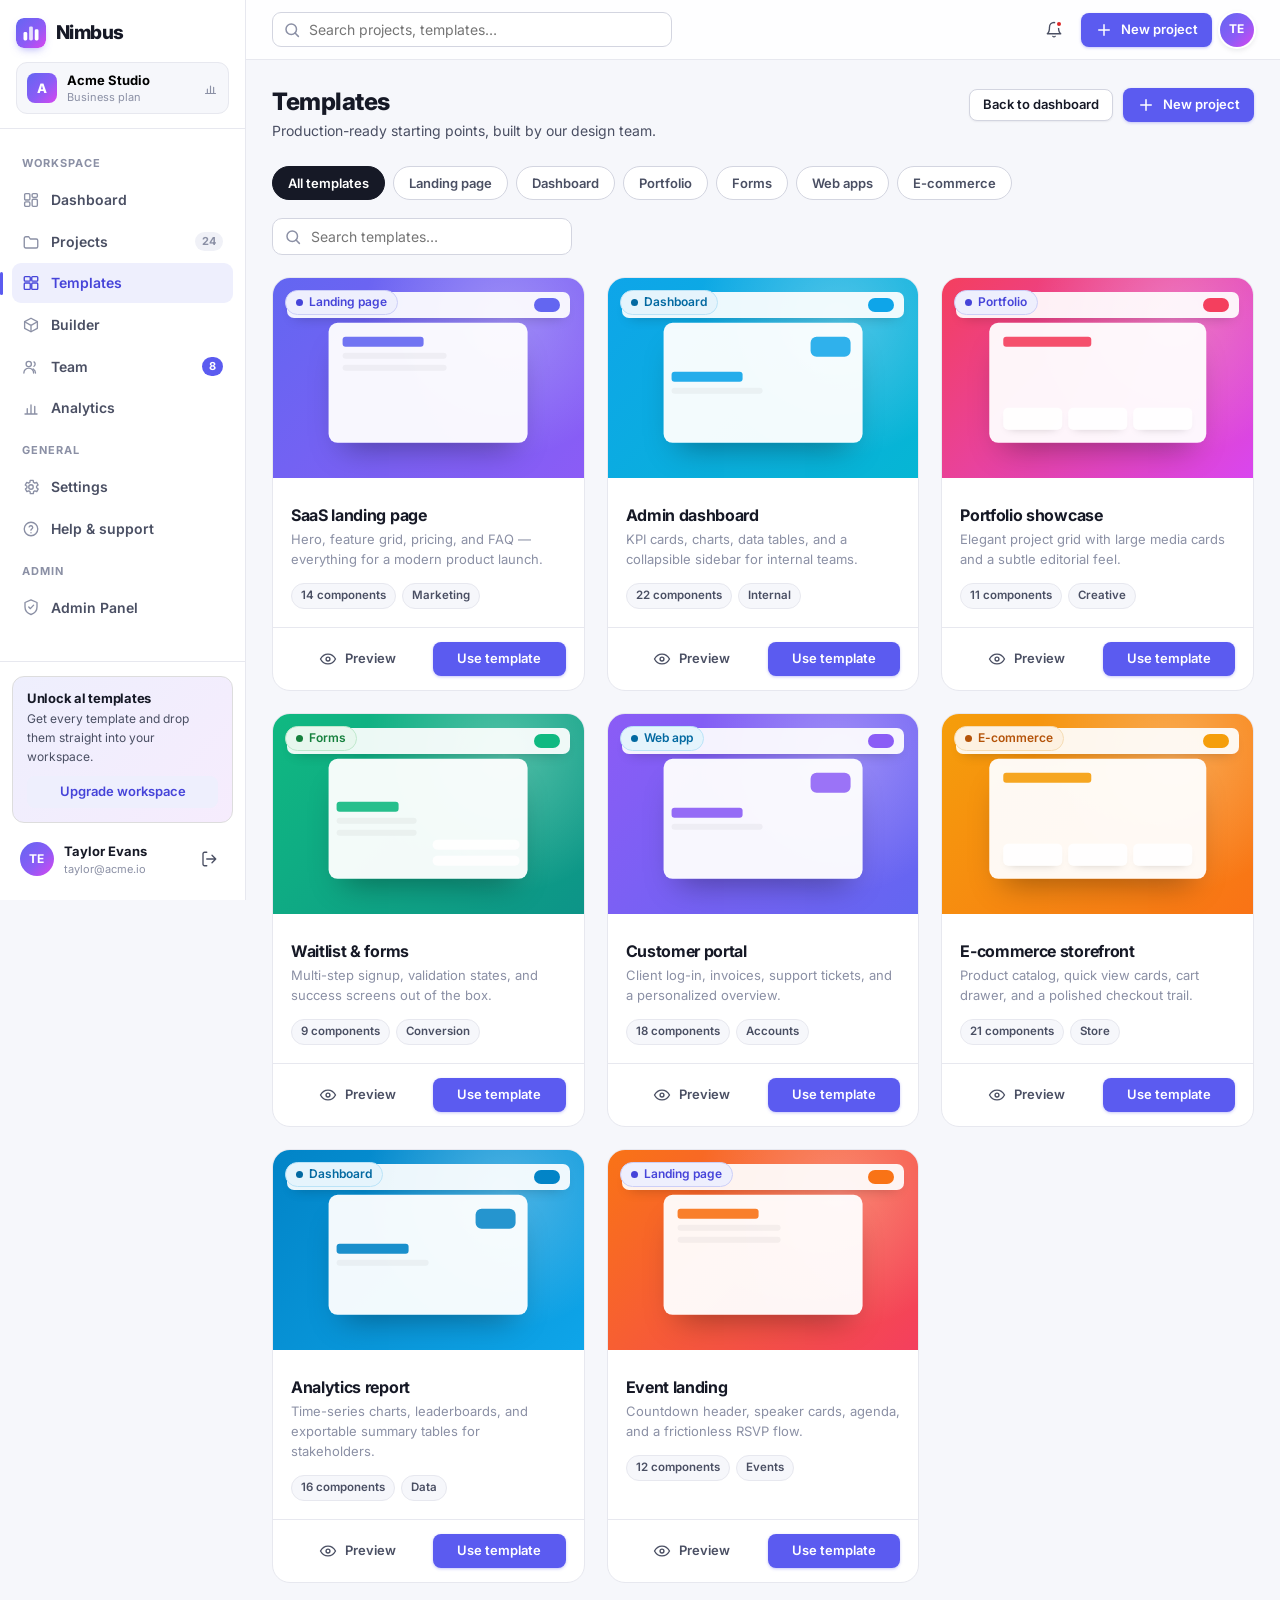
==== commit a816e4d4: "demo01 admin paneli hazir" ====
--- a/templates.html
+++ b/templates.html
@@ -29,6 +29,7 @@
   <symbol id="i-x" viewBox="0 0 24 24" fill="none" stroke="currentColor" stroke-width="2" stroke-linecap="round"><path d="M6 6l12 12M18 6L6 18"/></symbol>
   <symbol id="i-box" viewBox="0 0 24 24" fill="none" stroke="currentColor" stroke-width="1.8" stroke-linecap="round" stroke-linejoin="round"><path d="M12 3l8.5 4.6v8.8L12 21l-8.5-4.6V7.6z"/><path d="M3.5 7.7L12 12.5l8.5-4.8M12 12.5v8.3"/></symbol>
   <symbol id="i-menu" viewBox="0 0 24 24" fill="none" stroke="currentColor" stroke-width="2" stroke-linecap="round"><path d="M4 6.5h16M4 12h16M4 17.5h16"/></symbol>
+  <symbol id="i-shield" viewBox="0 0 24 24" fill="none" stroke="currentColor" stroke-width="1.8" stroke-linecap="round" stroke-linejoin="round"><path d="M12 2.5L20 6v6c0 5-3.5 8.5-8 10-4.5-1.5-8-5-8-10V6z"/><path d="M9 12l2.2 2.2L15.5 9.5"/></symbol>
 </svg>
 
 <div class="app-shell">
@@ -67,6 +68,8 @@
       <div class="nav-group-label">General</div>
       <a class="nav-item" href="#0"><svg class="icon"><use href="#i-settings"></use></svg> Settings</a>
       <a class="nav-item" href="#0"><svg class="icon"><use href="#i-help"></use></svg> Help & support</a>
+      <div class="nav-group-label">Admin</div>
+      <a class="nav-item" href="admin.html"><svg class="icon"><use href="#i-shield"></use></svg> Admin Panel</a>
     </nav>
 
     <div class="sidebar-bottom">
